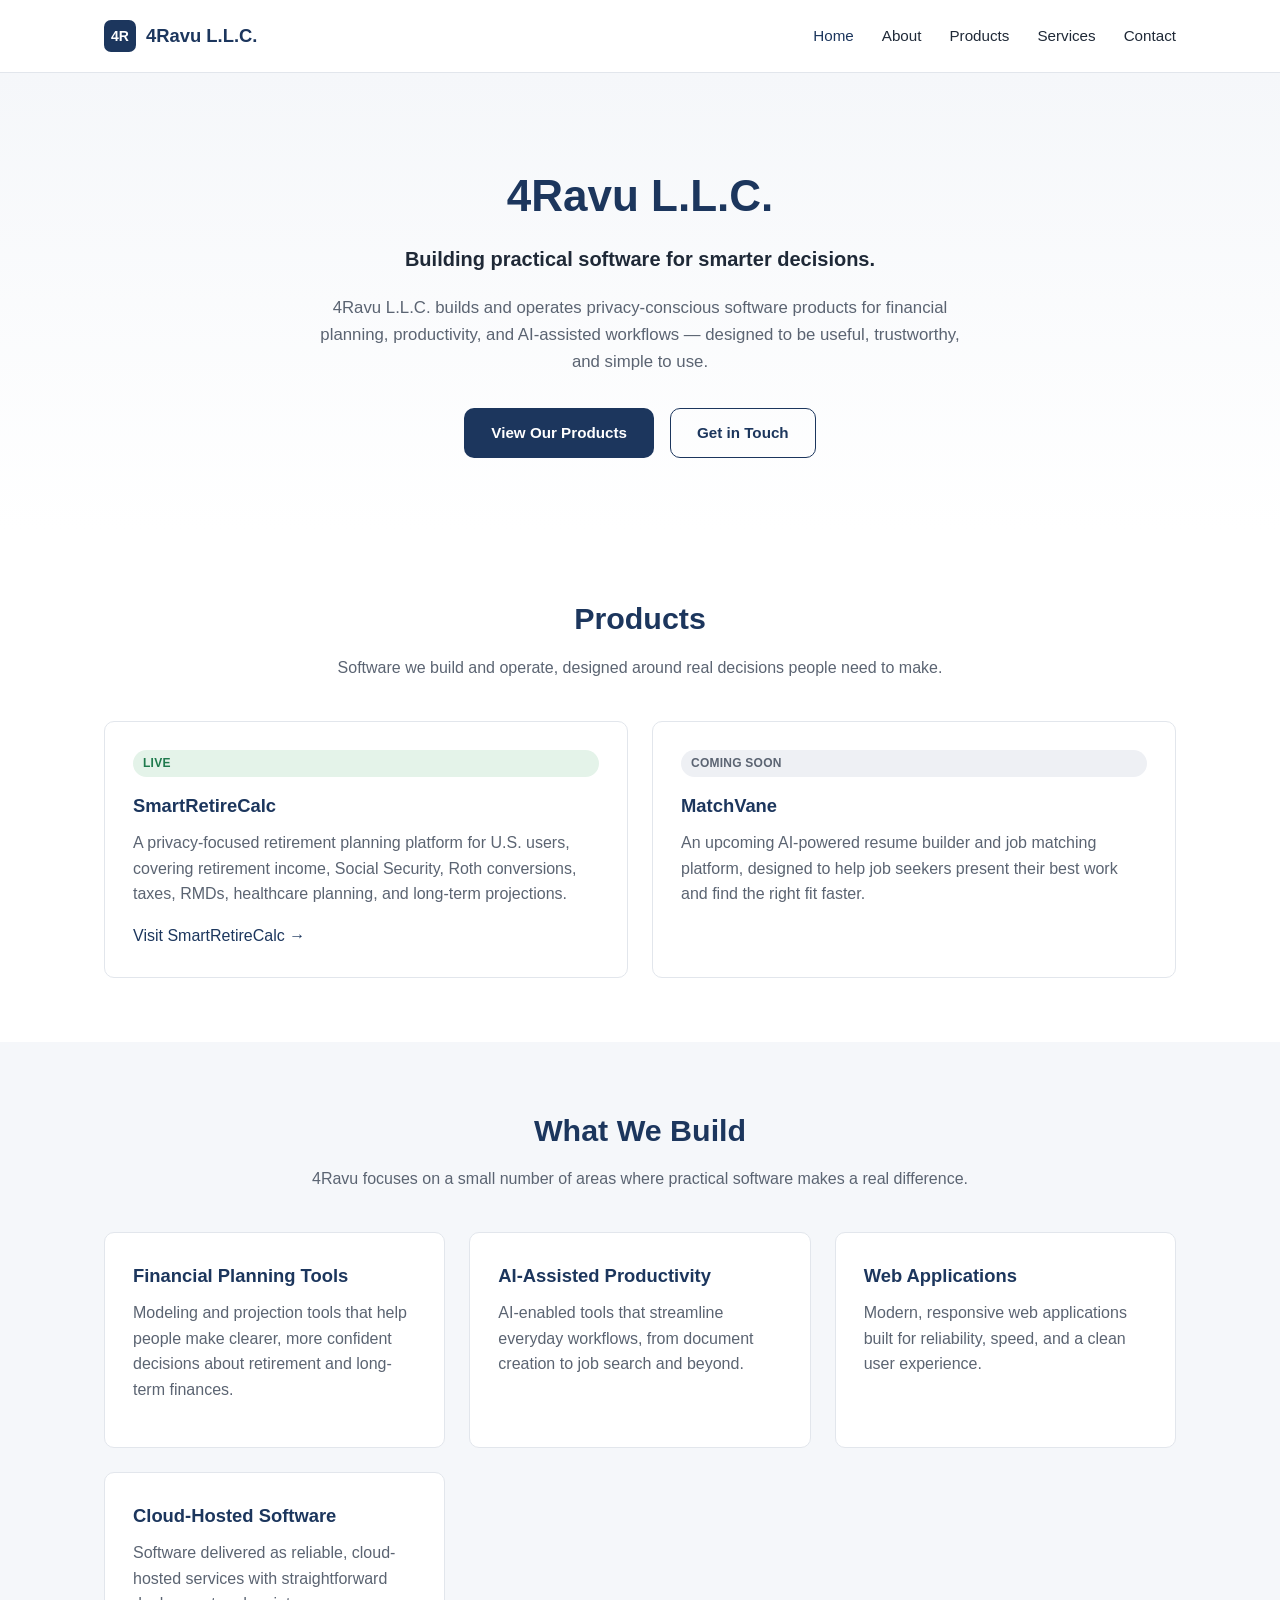
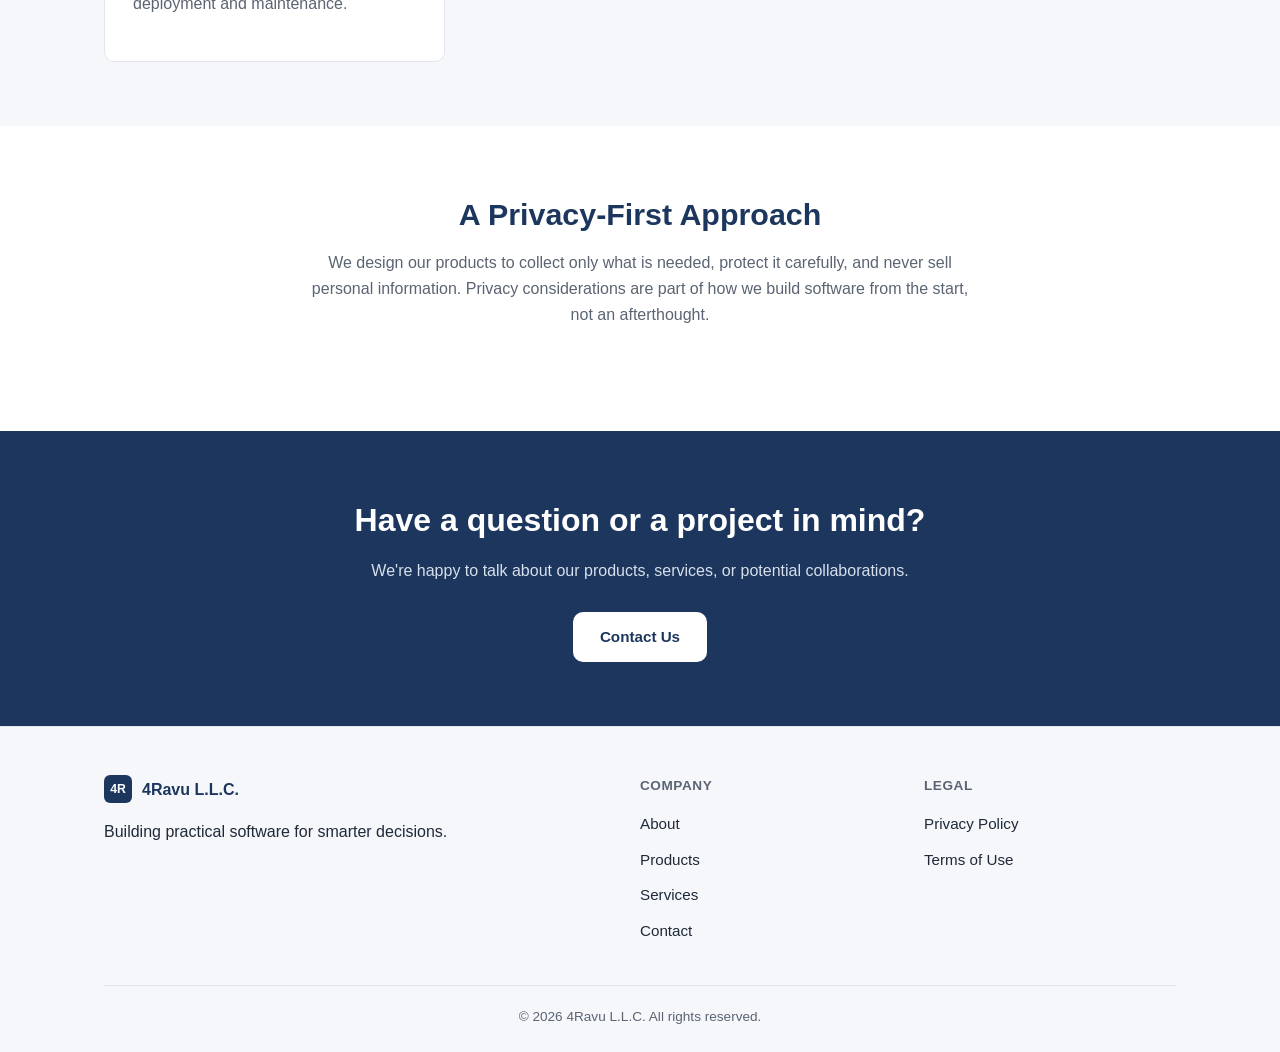
==== index.html @ 7d3d85d8 "Initial commit: 4Ravu L.L.C. corporate site with blue-green deploy Static site plus blue-green deplo" ====
<!DOCTYPE html>
<html lang="en">
<head>
<meta charset="UTF-8">
<meta name="viewport" content="width=device-width, initial-scale=1">
<title>4Ravu L.L.C. | Building Practical Software for Smarter Decisions</title>
<meta name="description" content="4Ravu L.L.C. builds and operates privacy-conscious software products for financial planning, productivity, and AI-assisted workflows, including SmartRetireCalc.">
<link rel="canonical" href="https://4ravu.com/">
<link rel="icon" type="image/svg+xml" href="/assets/img/logo.svg">

<meta property="og:type" content="website">
<meta property="og:title" content="4Ravu L.L.C. | Building Practical Software for Smarter Decisions">
<meta property="og:description" content="4Ravu L.L.C. builds and operates privacy-conscious software products for financial planning, productivity, and AI-assisted workflows.">
<meta property="og:url" content="https://4ravu.com/">
<meta property="og:image" content="https://4ravu.com/assets/img/logo.svg">

<link rel="stylesheet" href="/assets/css/styles.css">

<script type="application/ld+json">
{
  "@context": "https://schema.org",
  "@type": "Organization",
  "name": "4Ravu L.L.C.",
  "url": "https://4ravu.com",
  "logo": "https://4ravu.com/assets/img/logo.svg",
  "description": "4Ravu L.L.C. builds and operates privacy-conscious software products for financial planning, productivity, and AI-assisted workflows."
}
</script>
</head>
<body>

<header class="site-header">
  <div class="container">
    <a href="/" class="brand">
      <img src="/assets/img/logo.svg" alt="4Ravu L.L.C. logo">
      <span>4Ravu L.L.C.</span>
    </a>
    <button class="nav-toggle" aria-label="Toggle navigation" aria-expanded="false">
      <span></span><span></span><span></span>
    </button>
    <nav class="main-nav">
      <ul>
        <li><a href="/" class="active">Home</a></li>
        <li><a href="/about">About</a></li>
        <li><a href="/products">Products</a></li>
        <li><a href="/services">Services</a></li>
        <li><a href="/contact">Contact</a></li>
      </ul>
    </nav>
  </div>
</header>

<main>

  <section class="hero">
    <div class="container">
      <h1>4Ravu L.L.C.</h1>
      <p class="tagline">Building practical software for smarter decisions.</p>
      <p class="lead">4Ravu L.L.C. builds and operates privacy-conscious software products for financial planning, productivity, and AI-assisted workflows &mdash; designed to be useful, trustworthy, and simple to use.</p>
      <div class="btn-row">
        <a href="/products" class="btn btn-primary">View Our Products</a>
        <a href="/contact" class="btn btn-secondary">Get in Touch</a>
      </div>
    </div>
  </section>

  <section id="products">
    <div class="container">
      <div class="section-header">
        <h2>Products</h2>
        <p>Software we build and operate, designed around real decisions people need to make.</p>
      </div>
      <div class="card-grid">
        <div class="card">
          <span class="badge badge-live">Live</span>
          <h3>SmartRetireCalc</h3>
          <p>A privacy-focused retirement planning platform for U.S. users, covering retirement income, Social Security, Roth conversions, taxes, RMDs, healthcare planning, and long-term projections.</p>
          <a href="https://www.smartretirecalc.com" target="_blank" rel="noopener">Visit SmartRetireCalc &rarr;</a>
        </div>
        <div class="card">
          <span class="badge badge-soon">Coming Soon</span>
          <h3>MatchVane</h3>
          <p>An upcoming AI-powered resume builder and job matching platform, designed to help job seekers present their best work and find the right fit faster.</p>
        </div>
      </div>
    </div>
  </section>

  <section class="alt" id="what-we-build">
    <div class="container">
      <div class="section-header">
        <h2>What We Build</h2>
        <p>4Ravu focuses on a small number of areas where practical software makes a real difference.</p>
      </div>
      <div class="card-grid">
        <div class="card">
          <h3>Financial Planning Tools</h3>
          <p>Modeling and projection tools that help people make clearer, more confident decisions about retirement and long-term finances.</p>
        </div>
        <div class="card">
          <h3>AI-Assisted Productivity</h3>
          <p>AI-enabled tools that streamline everyday workflows, from document creation to job search and beyond.</p>
        </div>
        <div class="card">
          <h3>Web Applications</h3>
          <p>Modern, responsive web applications built for reliability, speed, and a clean user experience.</p>
        </div>
        <div class="card">
          <h3>Cloud-Hosted Software</h3>
          <p>Software delivered as reliable, cloud-hosted services with straightforward deployment and maintenance.</p>
        </div>
      </div>
    </div>
  </section>

  <section id="privacy-first">
    <div class="container">
      <div class="section-header">
        <h2>A Privacy-First Approach</h2>
        <p>We design our products to collect only what is needed, protect it carefully, and never sell personal information. Privacy considerations are part of how we build software from the start, not an afterthought.</p>
      </div>
    </div>
  </section>

  <section class="cta-banner">
    <div class="container">
      <h2>Have a question or a project in mind?</h2>
      <p>We're happy to talk about our products, services, or potential collaborations.</p>
      <a href="/contact" class="btn btn-primary">Contact Us</a>
    </div>
  </section>

</main>

<footer class="site-footer">
  <div class="container">
    <div class="footer-grid">
      <div>
        <div class="footer-brand">
          <img src="/assets/img/logo.svg" alt="4Ravu L.L.C. logo">
          <span>4Ravu L.L.C.</span>
        </div>
        <p>Building practical software for smarter decisions.</p>
      </div>
      <div class="footer-col">
        <h4>Company</h4>
        <ul>
          <li><a href="/about">About</a></li>
          <li><a href="/products">Products</a></li>
          <li><a href="/services">Services</a></li>
          <li><a href="/contact">Contact</a></li>
        </ul>
      </div>
      <div class="footer-col">
        <h4>Legal</h4>
        <ul>
          <li><a href="/privacy">Privacy Policy</a></li>
          <li><a href="/terms">Terms of Use</a></li>
        </ul>
      </div>
    </div>
    <div class="footer-bottom">
      &copy; 2026 4Ravu L.L.C. All rights reserved.
    </div>
  </div>
</footer>

<script src="/assets/js/main.js"></script>
</body>
</html>
---- assets/css/styles.css ----
/* 4Ravu L.L.C. -- corporate site styles */

:root {
  --color-primary: #1c365d;
  --color-primary-dark: #142743;
  --color-primary-light: #2c4d80;
  --color-accent: #3b82c4;
  --color-text: #1f2937;
  --color-text-muted: #5b6472;
  --color-bg: #ffffff;
  --color-bg-alt: #f5f7fa;
  --color-border: #e2e6ec;
  --radius: 10px;
  --max-width: 1120px;
  --font-sans: -apple-system, BlinkMacSystemFont, "Segoe UI", Roboto, Helvetica, Arial, sans-serif, "Apple Color Emoji", "Segoe UI Emoji";
}

* {
  box-sizing: border-box;
}

html {
  scroll-behavior: smooth;
}

body {
  margin: 0;
  font-family: var(--font-sans);
  color: var(--color-text);
  background: var(--color-bg);
  line-height: 1.6;
  -webkit-font-smoothing: antialiased;
}

img {
  max-width: 100%;
  display: block;
}

a {
  color: var(--color-primary);
  text-decoration: none;
}

a:hover {
  text-decoration: underline;
}

.container {
  width: 100%;
  max-width: var(--max-width);
  margin: 0 auto;
  padding: 0 24px;
}

/* Header */

.site-header {
  position: sticky;
  top: 0;
  z-index: 100;
  background: var(--color-bg);
  border-bottom: 1px solid var(--color-border);
}

.site-header .container {
  display: flex;
  align-items: center;
  justify-content: space-between;
  height: 72px;
}

.brand {
  display: flex;
  align-items: center;
  gap: 10px;
  font-weight: 700;
  font-size: 1.15rem;
  color: var(--color-primary);
}

.brand:hover {
  text-decoration: none;
}

.brand img {
  height: 32px;
  width: 32px;
}

.nav-toggle {
  display: none;
  background: none;
  border: none;
  cursor: pointer;
  padding: 8px;
}

.nav-toggle span {
  display: block;
  width: 24px;
  height: 2px;
  background: var(--color-primary);
  margin: 5px 0;
  transition: transform 0.2s ease, opacity 0.2s ease;
}

.main-nav ul {
  list-style: none;
  display: flex;
  gap: 28px;
  margin: 0;
  padding: 0;
}

.main-nav a {
  color: var(--color-text);
  font-weight: 500;
  font-size: 0.95rem;
}

.main-nav a.active,
.main-nav a:hover {
  color: var(--color-primary);
}

/* Hero */

.hero {
  background: linear-gradient(180deg, var(--color-bg-alt) 0%, var(--color-bg) 100%);
  padding: 88px 0 72px;
  text-align: center;
}

.hero h1 {
  font-size: clamp(2rem, 4vw, 2.75rem);
  margin: 0 0 12px;
  color: var(--color-primary);
}

.hero .tagline {
  font-size: 1.25rem;
  font-weight: 600;
  color: var(--color-text);
  margin: 0 0 20px;
}

.hero p.lead {
  max-width: 640px;
  margin: 0 auto 32px;
  color: var(--color-text-muted);
  font-size: 1.05rem;
}

.page-hero {
  background: var(--color-bg-alt);
  padding: 64px 0;
  text-align: center;
  border-bottom: 1px solid var(--color-border);
}

.page-hero h1 {
  color: var(--color-primary);
  margin: 0 0 12px;
  font-size: clamp(1.75rem, 3.5vw, 2.25rem);
}

.page-hero p {
  color: var(--color-text-muted);
  max-width: 640px;
  margin: 0 auto;
}

/* Buttons */

.btn {
  display: inline-block;
  padding: 12px 26px;
  border-radius: var(--radius);
  font-weight: 600;
  font-size: 0.95rem;
  cursor: pointer;
  border: 1px solid transparent;
}

.btn:hover {
  text-decoration: none;
}

.btn-primary {
  background: var(--color-primary);
  color: #fff;
}

.btn-primary:hover {
  background: var(--color-primary-dark);
}

.btn-secondary {
  background: transparent;
  color: var(--color-primary);
  border-color: var(--color-primary);
}

.btn-secondary:hover {
  background: var(--color-bg-alt);
}

.btn-row {
  display: flex;
  gap: 16px;
  justify-content: center;
  flex-wrap: wrap;
}

/* Sections */

section {
  padding: 64px 0;
}

section.alt {
  background: var(--color-bg-alt);
}

.section-header {
  text-align: center;
  max-width: 680px;
  margin: 0 auto 40px;
}

.section-header h2 {
  color: var(--color-primary);
  font-size: clamp(1.5rem, 3vw, 1.9rem);
  margin: 0 0 12px;
}

.section-header p {
  color: var(--color-text-muted);
  margin: 0;
}

/* Cards */

.card-grid {
  display: grid;
  grid-template-columns: repeat(auto-fit, minmax(260px, 1fr));
  gap: 24px;
}

.card {
  background: var(--color-bg);
  border: 1px solid var(--color-border);
  border-radius: var(--radius);
  padding: 28px;
  display: flex;
  flex-direction: column;
}

section.alt .card {
  background: var(--color-bg);
}

.card h3 {
  margin: 0 0 10px;
  color: var(--color-primary);
  font-size: 1.15rem;
}

.card p {
  color: var(--color-text-muted);
  margin: 0 0 16px;
  flex-grow: 1;
}

.badge {
  display: inline-block;
  font-size: 0.75rem;
  font-weight: 700;
  letter-spacing: 0.02em;
  text-transform: uppercase;
  padding: 4px 10px;
  border-radius: 999px;
  margin-bottom: 14px;
}

.badge-live {
  background: #e4f3e9;
  color: #1f7a4d;
}

.badge-soon {
  background: #eef0f4;
  color: var(--color-text-muted);
}

/* Product feature card (bigger, on products page) */

.product-card {
  border: 1px solid var(--color-border);
  border-radius: var(--radius);
  padding: 36px;
  margin-bottom: 28px;
  background: var(--color-bg);
}

.product-card h3 {
  color: var(--color-primary);
  font-size: 1.4rem;
  margin: 0 0 8px;
}

.product-card .owner-label {
  font-size: 0.85rem;
  color: var(--color-text-muted);
  margin-bottom: 16px;
  display: block;
}

.product-card p {
  color: var(--color-text-muted);
}

/* CTA banner */

.cta-banner {
  background: var(--color-primary);
  color: #fff;
  text-align: center;
  padding: 64px 0;
}

.cta-banner h2 {
  margin: 0 0 12px;
  font-size: clamp(1.5rem, 3vw, 2rem);
}

.cta-banner p {
  color: #d7e0ec;
  margin: 0 0 28px;
}

.cta-banner .btn-primary {
  background: #fff;
  color: var(--color-primary);
}

.cta-banner .btn-primary:hover {
  background: #eef2f7;
}

/* Contact */

.contact-grid {
  display: grid;
  grid-template-columns: repeat(auto-fit, minmax(240px, 1fr));
  gap: 24px;
}

.contact-card {
  border: 1px solid var(--color-border);
  border-radius: var(--radius);
  padding: 28px;
  text-align: center;
}

.contact-card h3 {
  color: var(--color-primary);
  margin: 0 0 8px;
}

.contact-card a {
  font-weight: 600;
}

/* Legal pages */

.legal-content {
  max-width: 760px;
  margin: 0 auto;
  padding: 56px 24px 80px;
}

.legal-content h2 {
  color: var(--color-primary);
  margin-top: 40px;
}

.legal-content h2:first-child {
  margin-top: 0;
}

.legal-content p,
.legal-content li {
  color: var(--color-text-muted);
}

.legal-content .updated {
  color: var(--color-text-muted);
  font-size: 0.9rem;
  margin-bottom: 40px;
}

/* Footer */

.site-footer {
  background: var(--color-bg-alt);
  border-top: 1px solid var(--color-border);
  padding: 48px 0 24px;
}

.footer-grid {
  display: grid;
  grid-template-columns: 2fr 1fr 1fr;
  gap: 32px;
  margin-bottom: 32px;
}

.footer-brand {
  display: flex;
  align-items: center;
  gap: 10px;
  font-weight: 700;
  color: var(--color-primary);
  margin-bottom: 10px;
}

.footer-brand img {
  height: 28px;
  width: 28px;
}

.footer-col h4 {
  margin: 0 0 14px;
  font-size: 0.85rem;
  text-transform: uppercase;
  letter-spacing: 0.04em;
  color: var(--color-text-muted);
}

.footer-col ul {
  list-style: none;
  padding: 0;
  margin: 0;
}

.footer-col li {
  margin-bottom: 10px;
}

.footer-col a {
  color: var(--color-text);
  font-size: 0.95rem;
}

.footer-col a:hover {
  color: var(--color-primary);
}

.footer-bottom {
  border-top: 1px solid var(--color-border);
  padding-top: 20px;
  text-align: center;
  color: var(--color-text-muted);
  font-size: 0.85rem;
}

/* Responsive */

@media (max-width: 800px) {
  .footer-grid {
    grid-template-columns: 1fr 1fr;
  }
}

@media (max-width: 640px) {
  .nav-toggle {
    display: block;
  }

  .main-nav {
    position: absolute;
    top: 72px;
    left: 0;
    right: 0;
    background: var(--color-bg);
    border-bottom: 1px solid var(--color-border);
    display: none;
  }

  .main-nav.open {
    display: block;
  }

  .main-nav ul {
    flex-direction: column;
    gap: 0;
    padding: 12px 24px 20px;
  }

  .main-nav li {
    padding: 10px 0;
    border-bottom: 1px solid var(--color-border);
  }

  .footer-grid {
    grid-template-columns: 1fr;
  }
}
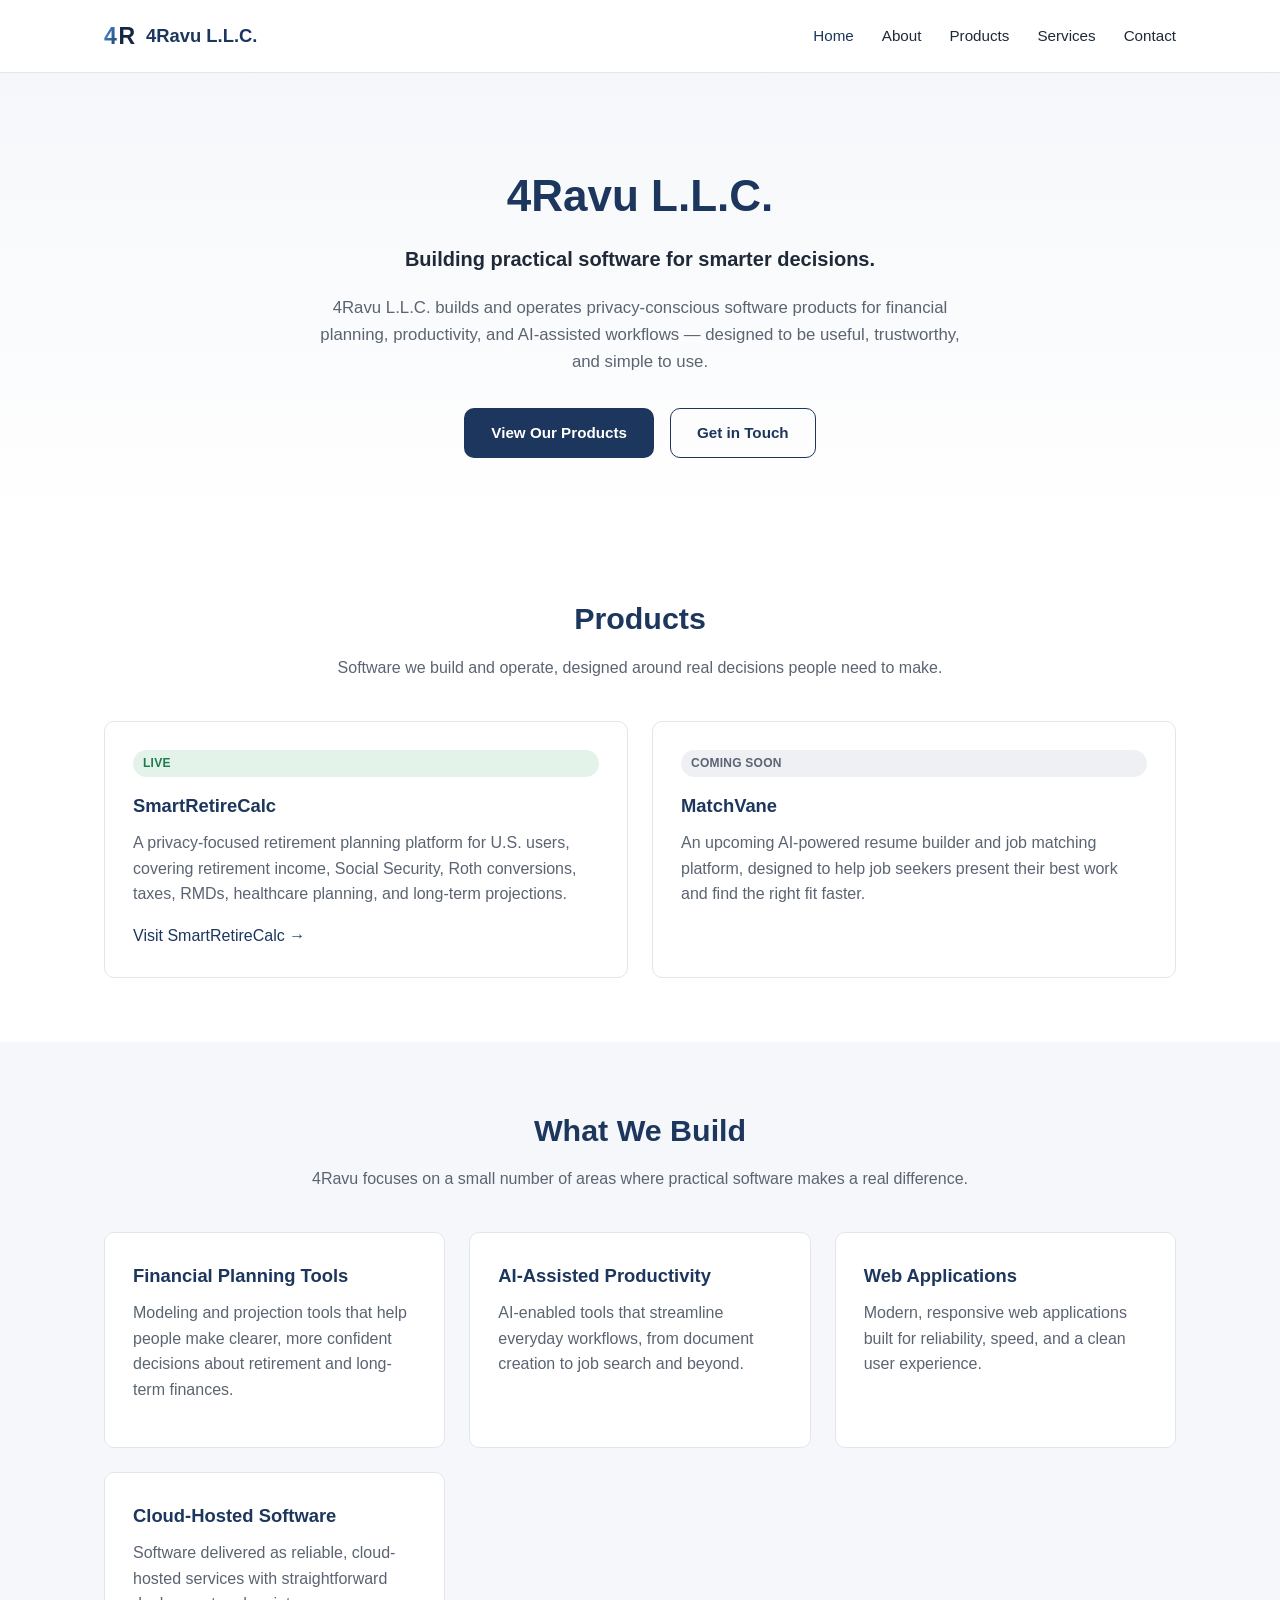
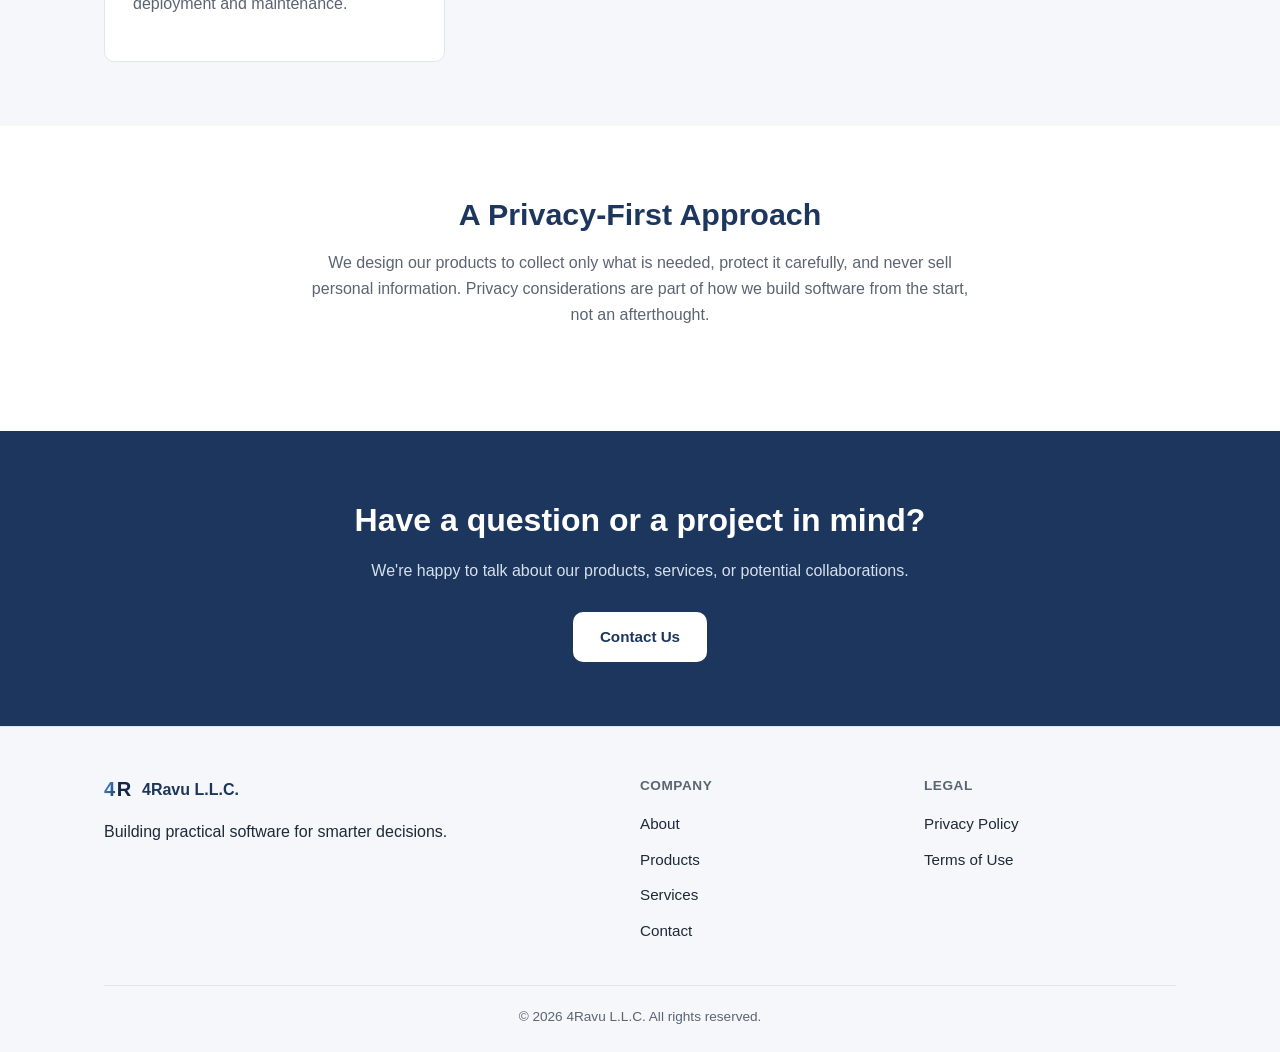
==== commit 6029199c: "logo change" ====
--- a/index.html
+++ b/index.html
@@ -6,15 +6,20 @@
 <title>4Ravu L.L.C. | Building Practical Software for Smarter Decisions</title>
 <meta name="description" content="4Ravu L.L.C. builds and operates privacy-conscious software products for financial planning, productivity, and AI-assisted workflows, including SmartRetireCalc.">
 <link rel="canonical" href="https://4ravu.com/">
-<link rel="icon" type="image/svg+xml" href="/assets/img/logo.svg">
+<link rel="icon" href="/favicon.ico" sizes="32x32">
+<link rel="icon" type="image/svg+xml" href="/assets/img/favicon.svg">
+<link rel="apple-touch-icon" href="/assets/img/apple-touch-icon.png">
 
 <meta property="og:type" content="website">
 <meta property="og:title" content="4Ravu L.L.C. | Building Practical Software for Smarter Decisions">
 <meta property="og:description" content="4Ravu L.L.C. builds and operates privacy-conscious software products for financial planning, productivity, and AI-assisted workflows.">
 <meta property="og:url" content="https://4ravu.com/">
-<meta property="og:image" content="https://4ravu.com/assets/img/logo.svg">
+<meta property="og:image" content="https://4ravu.com/assets/img/og-image.png">
 
 <link rel="stylesheet" href="/assets/css/styles.css">
+
+<script defer data-domain="4ravu.com" src="https://analytics.4ravu.com/js/script.hash.outbound-links.pageview-props.tagged-events.js"></script>
+<script>window.plausible = window.plausible || function() { (window.plausible.q = window.plausible.q || []).push(arguments) }</script>
 
 <script type="application/ld+json">
 {
@@ -22,7 +27,7 @@
   "@type": "Organization",
   "name": "4Ravu L.L.C.",
   "url": "https://4ravu.com",
-  "logo": "https://4ravu.com/assets/img/logo.svg",
+  "logo": "https://4ravu.com/assets/img/og-image.png",
   "description": "4Ravu L.L.C. builds and operates privacy-conscious software products for financial planning, productivity, and AI-assisted workflows."
 }
 </script>
--- a/assets/css/styles.css
+++ b/assets/css/styles.css
@@ -294,6 +294,19 @@
   color: var(--color-text-muted);
 }
 
+.badge-client {
+  background: #eaf1f9;
+  color: var(--color-primary-light);
+}
+
+.card-icon {
+  display: block;
+  width: 30px;
+  height: 30px;
+  color: var(--color-accent);
+  margin-bottom: 14px;
+}
+
 /* Product feature card (bigger, on products page) */
 
 .product-card {
@@ -319,6 +332,16 @@
 
 .product-card p {
   color: var(--color-text-muted);
+}
+
+.product-card .btn {
+  margin: 4px 0 16px;
+}
+
+.product-card .disclaimer {
+  font-size: 0.85rem;
+  color: var(--color-text-muted);
+  margin: 0;
 }
 
 /* CTA banner */
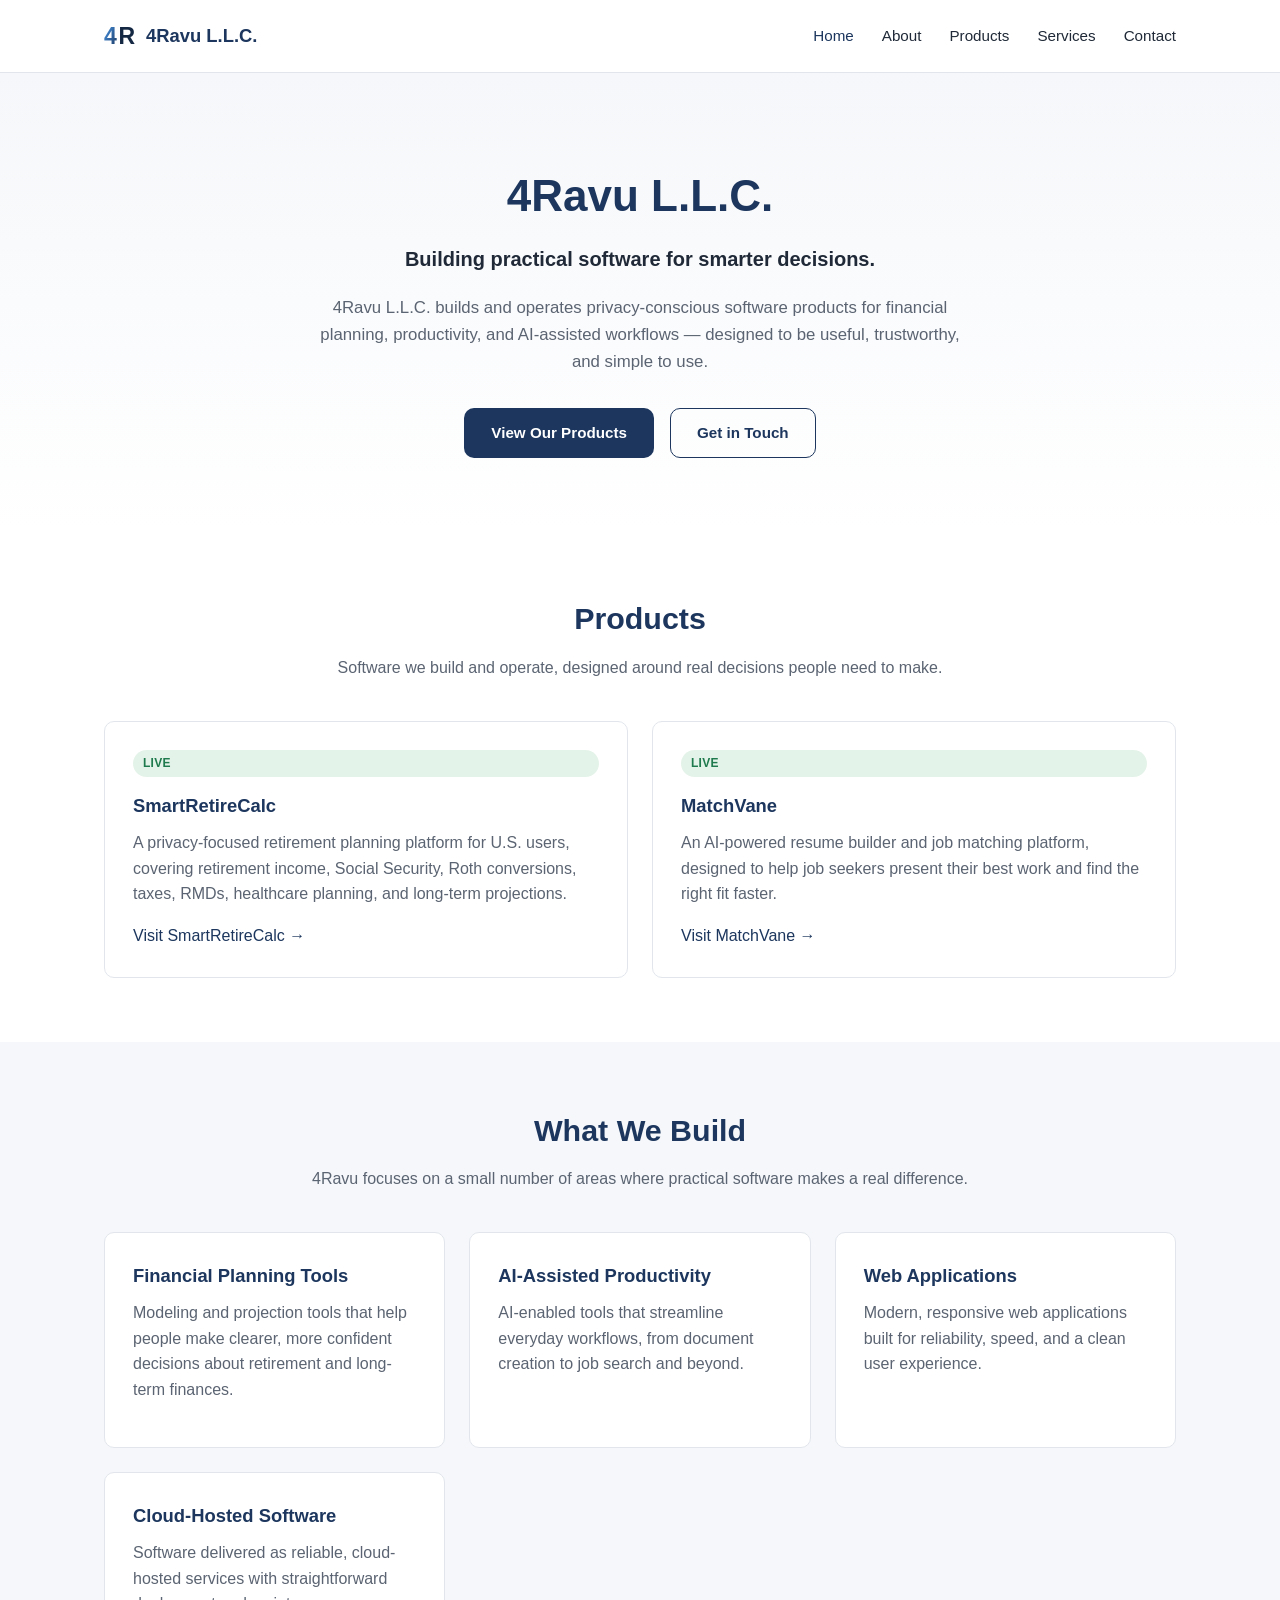
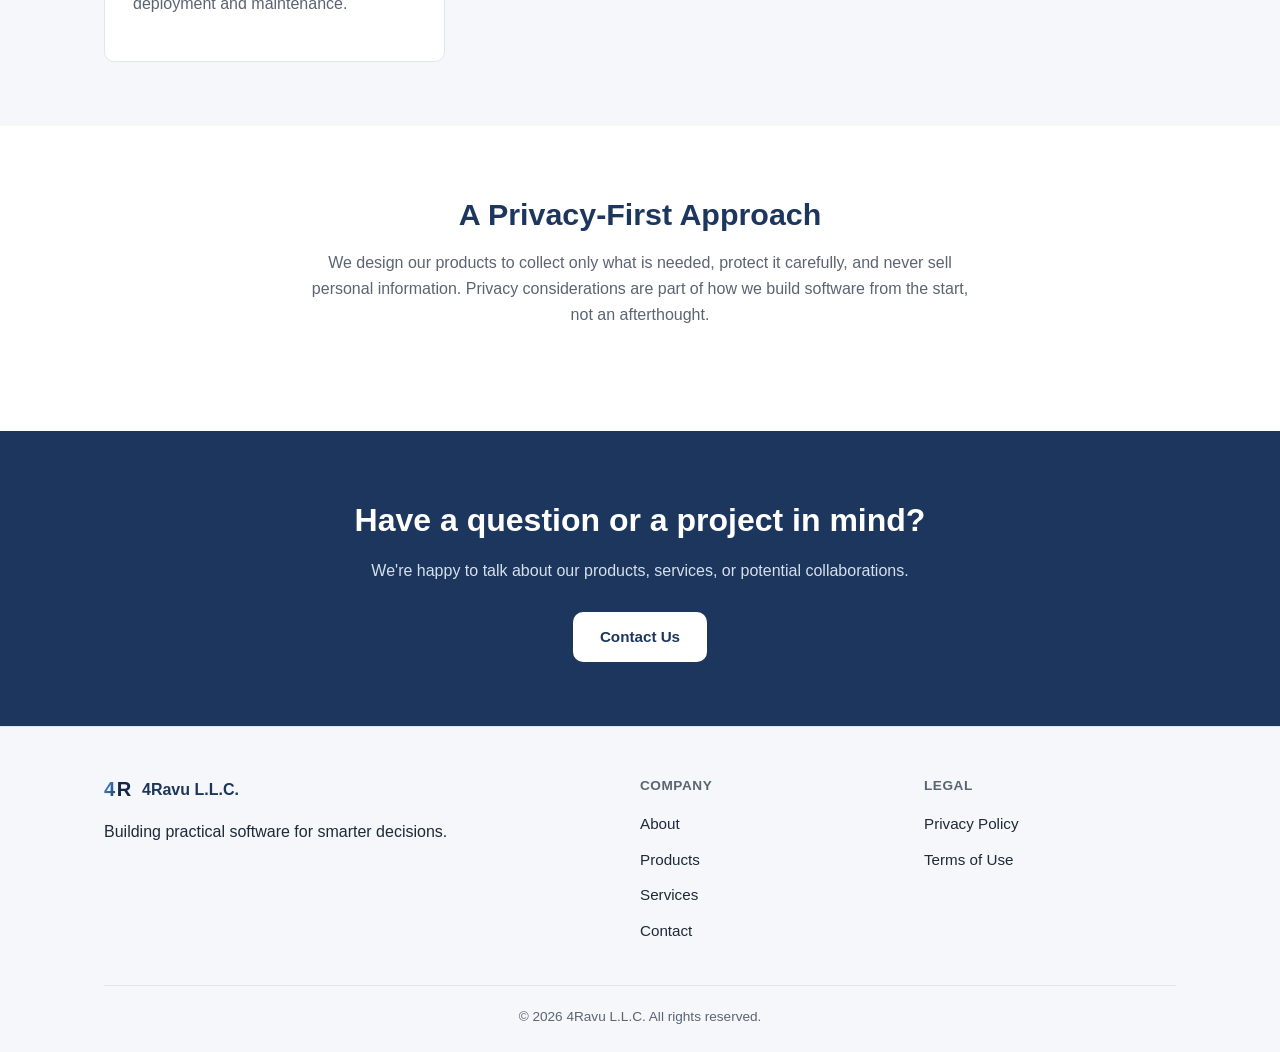
==== commit ac045794: "MatchVane live update" ====
--- a/index.html
+++ b/index.html
@@ -83,9 +83,10 @@
           <a href="https://www.smartretirecalc.com" target="_blank" rel="noopener">Visit SmartRetireCalc &rarr;</a>
         </div>
         <div class="card">
-          <span class="badge badge-soon">Coming Soon</span>
+          <span class="badge badge-live">Live</span>
           <h3>MatchVane</h3>
-          <p>An upcoming AI-powered resume builder and job matching platform, designed to help job seekers present their best work and find the right fit faster.</p>
+          <p>An AI-powered resume builder and job matching platform, designed to help job seekers present their best work and find the right fit faster.</p>
+          <a href="https://matchvane.com" target="_blank" rel="noopener">Visit MatchVane &rarr;</a>
         </div>
       </div>
     </div>
